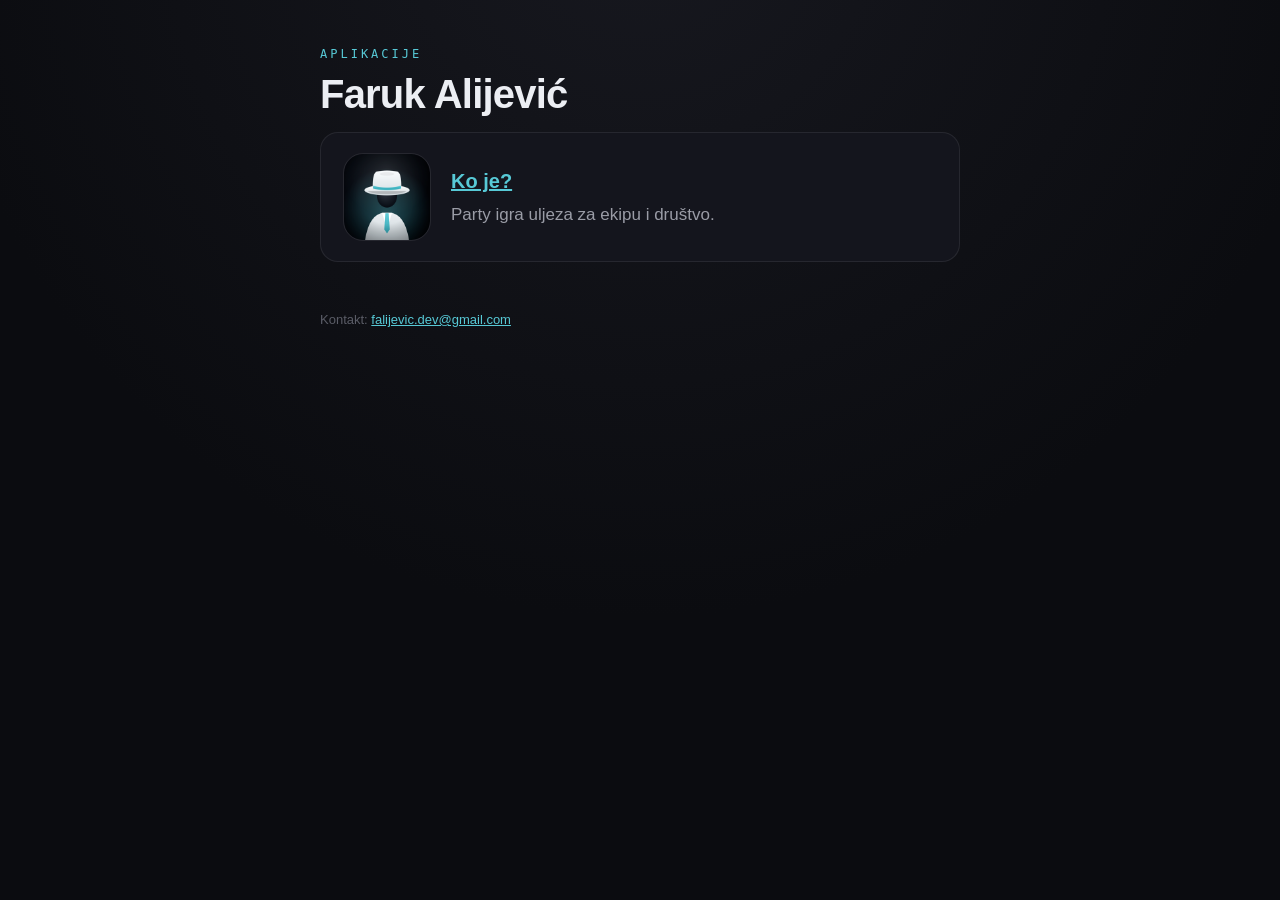
==== index.html @ 1a51bb54 "Publish Ko je? support and privacy pages" ====
<!doctype html>
<html lang="bs">
<head>
  <meta charset="utf-8">
  <meta name="viewport" content="width=device-width, initial-scale=1">
  <title>Faruk Alijević — aplikacije</title>
  <link rel="stylesheet" href="koje/style.css">
</head>
<body>
<main>
  <div class="kicker">Aplikacije</div>
  <h1>Faruk Alijević</h1>
  <div class="card">
    <div class="hero" style="margin:0">
      <img src="koje/icon.png" alt="Ko je? ikona">
      <div>
        <h2 style="margin:0 0 4px"><a href="koje/">Ko je?</a></h2>
        <p style="margin:0">Party igra uljeza za ekipu i društvo.</p>
      </div>
    </div>
  </div>
  <footer>Kontakt: <a href="mailto:falijevic.dev@gmail.com">falijevic.dev@gmail.com</a></footer>
</main>
</body>
</html>
---- koje/style.css ----
:root {
  --bg: #0b0c10;
  --surface: #14151d;
  --border: rgba(255, 255, 255, 0.08);
  --text: #eceef3;
  --muted: #9a9ca6;
  --primary: #57c9d6;
}
* { box-sizing: border-box; }
html, body { margin: 0; }
body {
  background: radial-gradient(circle at 50% -10%, #17181f 0, var(--bg) 60%) fixed, var(--bg);
  color: var(--text);
  font: 17px/1.6 -apple-system, BlinkMacSystemFont, "SF Pro Text", "Segoe UI", Roboto, sans-serif;
}
main { max-width: 680px; margin: 0 auto; padding: 48px 20px 80px; }
.kicker { font: 12px/1 ui-monospace, "SF Mono", Menlo, monospace; letter-spacing: 0.25em; color: var(--primary); text-transform: uppercase; }
h1 { font-size: 40px; line-height: 1.1; margin: 12px 0 8px; letter-spacing: -0.02em; }
h2 { font-size: 20px; margin: 36px 0 8px; }
p, li { color: var(--muted); }
strong { color: var(--text); }
a { color: var(--primary); }
.hero { display: flex; gap: 20px; align-items: center; margin-bottom: 28px; }
.hero img { width: 88px; height: 88px; border-radius: 20px; border: 1px solid var(--border); }
.card { background: var(--surface); border: 1px solid var(--border); border-radius: 18px; padding: 20px 22px; margin: 16px 0; }
.card p { margin: 6px 0; }
nav { margin-top: 40px; display: flex; gap: 18px; flex-wrap: wrap; font-size: 15px; }
footer { margin-top: 48px; font-size: 13px; color: #5a5c66; }
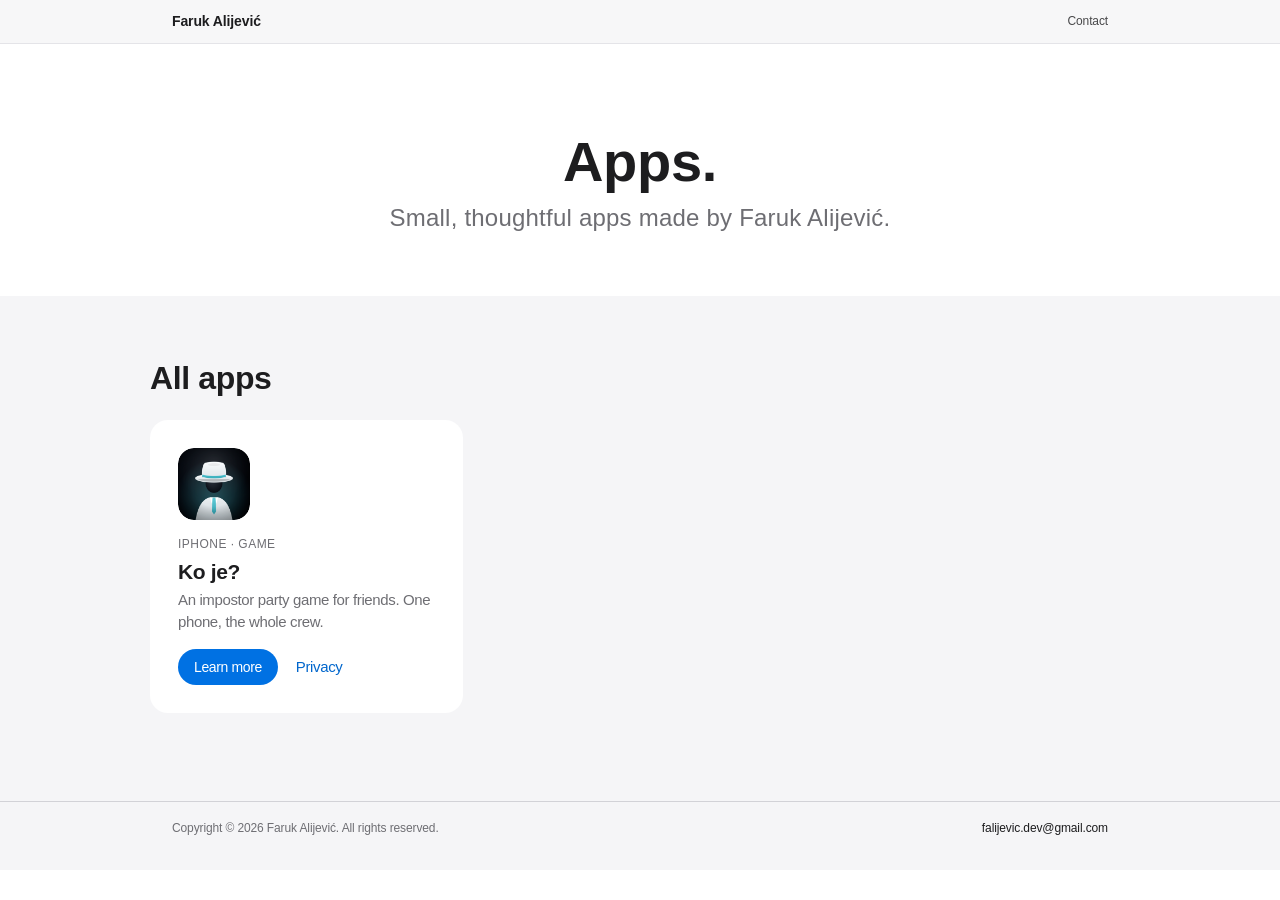
==== commit a404a6f3: "Give the home page its own Apple style look and English copy The root page no longer borrows the Ko " ====
--- a/index.html
+++ b/index.html
@@ -1,25 +1,51 @@
 <!doctype html>
-<html lang="bs">
+<html lang="en">
 <head>
   <meta charset="utf-8">
   <meta name="viewport" content="width=device-width, initial-scale=1">
-  <title>Faruk Alijević — aplikacije</title>
-  <link rel="stylesheet" href="koje/style.css">
+  <title>Faruk Alijević | Apps</title>
+  <meta name="description" content="Apps made by Faruk Alijević.">
+  <meta name="color-scheme" content="light dark">
+  <link rel="stylesheet" href="style.css">
 </head>
 <body>
-<main>
-  <div class="kicker">Aplikacije</div>
-  <h1>Faruk Alijević</h1>
-  <div class="card">
-    <div class="hero" style="margin:0">
-      <img src="koje/icon.png" alt="Ko je? ikona">
-      <div>
-        <h2 style="margin:0 0 4px"><a href="koje/">Ko je?</a></h2>
-        <p style="margin:0">Party igra uljeza za ekipu i društvo.</p>
-      </div>
+<nav class="globalnav">
+  <div class="inner">
+    <span class="brand">Faruk Alijević</span>
+    <a href="mailto:falijevic.dev@gmail.com">Contact</a>
+  </div>
+</nav>
+
+<header class="hero">
+  <h1>Apps.</h1>
+  <p>Small, thoughtful apps made by Faruk Alijević.</p>
+</header>
+
+<section class="section">
+  <div class="inner">
+    <h2>All apps</h2>
+    <div class="apps">
+      <article class="app">
+        <img src="koje/icon.png" alt="Ko je? icon">
+        <div>
+          <div class="meta">iPhone · Game</div>
+          <h3>Ko je?</h3>
+          <p>An impostor party game for friends. One phone, the whole crew.</p>
+        </div>
+        <div class="links">
+          <a class="pill" href="koje/">Learn more</a>
+          <a href="koje/privacy.html">Privacy</a>
+        </div>
+      </article>
     </div>
   </div>
-  <footer>Kontakt: <a href="mailto:falijevic.dev@gmail.com">falijevic.dev@gmail.com</a></footer>
-</main>
+</section>
+
+<footer>
+  <div class="inner">
+    <span>Copyright © 2026 Faruk Alijević. All rights reserved.</span>
+    <a href="mailto:falijevic.dev@gmail.com">falijevic.dev@gmail.com</a>
+  </div>
+</footer>
 </body>
 </html>
--- a/style.css
+++ b/style.css
@@ -0,0 +1,109 @@
+:root {
+  --bg: #ffffff;
+  --bg-alt: #f5f5f7;
+  --surface: #ffffff;
+  --text: #1d1d1f;
+  --muted: #6e6e73;
+  --hairline: #d2d2d7;
+  --link: #0066cc;
+  --button: #0071e3;
+  --button-text: #ffffff;
+}
+@media (prefers-color-scheme: dark) {
+  :root {
+    --bg: #000000;
+    --bg-alt: #161617;
+    --surface: #1d1d1f;
+    --text: #f5f5f7;
+    --muted: #a1a1a6;
+    --hairline: #424245;
+    --link: #2997ff;
+    --button: #0071e3;
+    --button-text: #ffffff;
+  }
+}
+* { box-sizing: border-box; }
+html, body { margin: 0; }
+body {
+  background: var(--bg);
+  color: var(--text);
+  font: 17px/1.47 -apple-system, BlinkMacSystemFont, "SF Pro Text", "Helvetica Neue", Helvetica, Arial, sans-serif;
+  letter-spacing: -0.022em;
+  -webkit-font-smoothing: antialiased;
+}
+a { color: var(--link); text-decoration: none; }
+a:hover { text-decoration: underline; }
+
+.globalnav {
+  position: sticky; top: 0; z-index: 10;
+  height: 44px;
+  background: color-mix(in srgb, var(--bg-alt) 80%, transparent);
+  backdrop-filter: saturate(180%) blur(20px);
+  -webkit-backdrop-filter: saturate(180%) blur(20px);
+  border-bottom: 1px solid color-mix(in srgb, var(--hairline) 50%, transparent);
+}
+.globalnav .inner {
+  max-width: 980px; height: 100%; margin: 0 auto; padding: 0 22px;
+  display: flex; align-items: center; justify-content: space-between;
+  font-size: 12px; letter-spacing: -0.01em;
+}
+.globalnav .brand { color: var(--text); font-weight: 600; font-size: 14px; }
+.globalnav a { color: var(--text); opacity: 0.8; }
+.globalnav a:hover { opacity: 1; text-decoration: none; }
+
+.hero {
+  text-align: center;
+  padding: 88px 22px 64px;
+  max-width: 980px; margin: 0 auto;
+}
+.hero h1 {
+  font: 600 56px/1.07 -apple-system, BlinkMacSystemFont, "SF Pro Display", "Helvetica Neue", sans-serif;
+  letter-spacing: -0.005em;
+  margin: 0 0 12px;
+}
+.hero p { font-size: 24px; line-height: 1.17; color: var(--muted); margin: 0; letter-spacing: 0.009em; }
+
+.section { background: var(--bg-alt); padding: 64px 22px 88px; }
+.section .inner { max-width: 980px; margin: 0 auto; }
+.section h2 {
+  font: 600 32px/1.125 -apple-system, BlinkMacSystemFont, "SF Pro Display", "Helvetica Neue", sans-serif;
+  margin: 0 0 24px;
+}
+
+.apps { display: grid; grid-template-columns: repeat(auto-fill, minmax(300px, 1fr)); gap: 20px; }
+.app {
+  background: var(--surface);
+  border-radius: 18px;
+  padding: 28px;
+  display: flex; flex-direction: column; gap: 16px;
+  transition: transform .3s cubic-bezier(0, 0, .5, 1), box-shadow .3s cubic-bezier(0, 0, .5, 1);
+}
+.app:hover { transform: scale(1.01); box-shadow: 2px 4px 16px rgba(0, 0, 0, 0.12); }
+.app img { width: 72px; height: 72px; border-radius: 16px; }
+.app h3 { font-size: 21px; font-weight: 600; line-height: 1.19; margin: 0 0 4px; }
+.app p { margin: 0; color: var(--muted); font-size: 15px; }
+.app .meta { font-size: 12px; color: var(--muted); text-transform: uppercase; letter-spacing: 0.04em; margin-bottom: 6px; }
+.app .links { display: flex; gap: 18px; align-items: center; flex-wrap: wrap; margin-top: auto; font-size: 15px; }
+.pill {
+  display: inline-block; background: var(--button); color: var(--button-text);
+  border-radius: 980px; padding: 8px 16px; font-size: 14px;
+}
+.pill:hover { text-decoration: none; filter: brightness(1.08); }
+
+footer { background: var(--bg-alt); border-top: 1px solid var(--hairline); }
+footer .inner {
+  max-width: 980px; margin: 0 auto; padding: 18px 22px 32px;
+  font-size: 12px; color: var(--muted); letter-spacing: -0.01em;
+  display: flex; justify-content: space-between; gap: 12px; flex-wrap: wrap;
+}
+footer a { color: var(--text); }
+
+@media (max-width: 734px) {
+  .hero { padding: 56px 16px 40px; }
+  .hero h1 { font-size: 40px; line-height: 1.1; }
+  .hero p { font-size: 19px; line-height: 1.21; }
+  .section { padding: 48px 16px 64px; }
+  .section h2 { font-size: 28px; }
+  .globalnav .inner, footer .inner { padding-left: 16px; padding-right: 16px; }
+  .apps { grid-template-columns: 1fr; }
+}
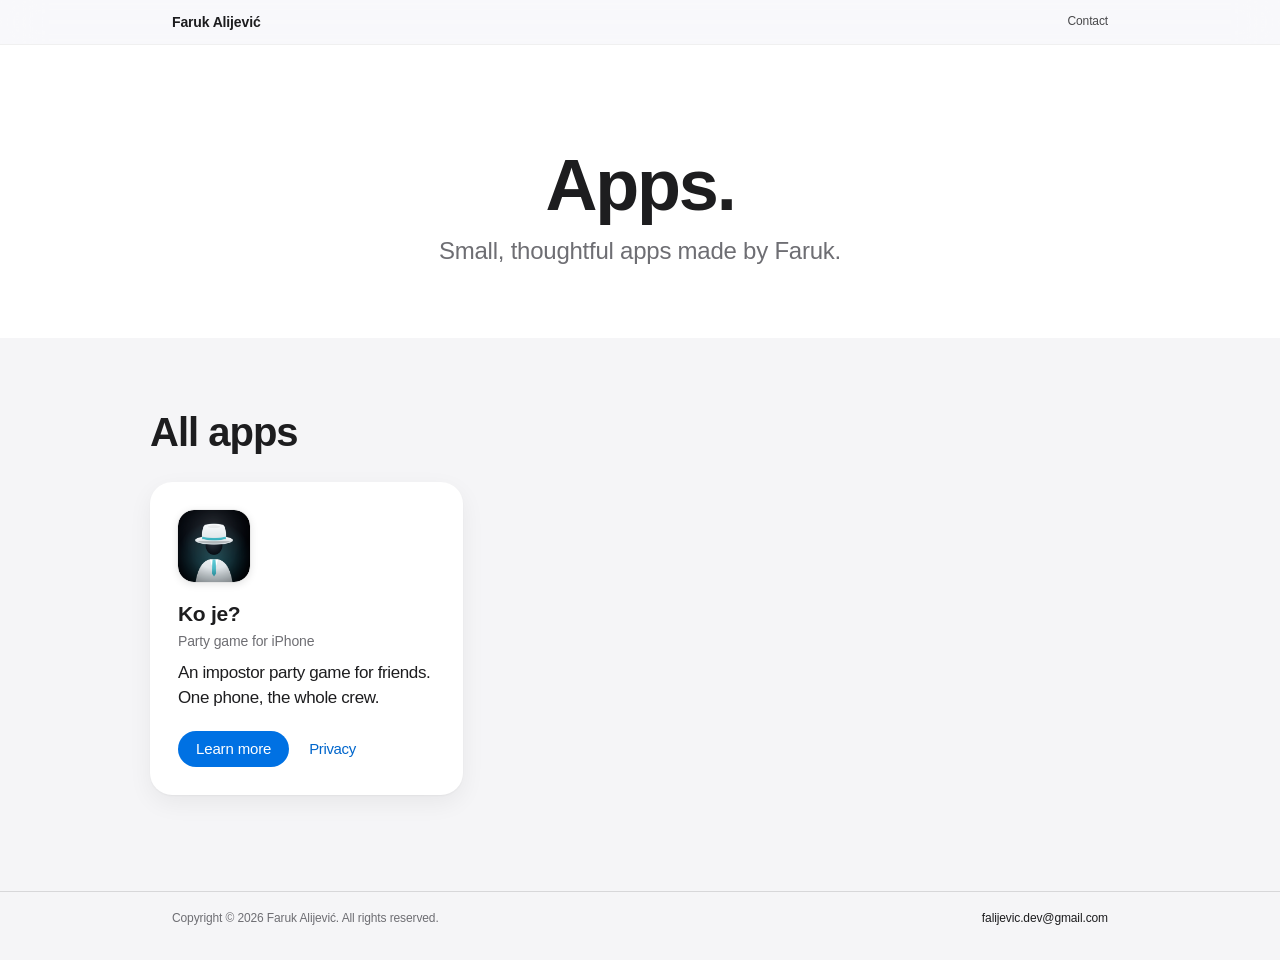
==== commit 985d1736: "Polish the home page with design skill guidance Keeps the Apple style look. Adds size specific track" ====
--- a/index.html
+++ b/index.html
@@ -4,42 +4,46 @@
   <meta charset="utf-8">
   <meta name="viewport" content="width=device-width, initial-scale=1">
   <title>Faruk Alijević | Apps</title>
-  <meta name="description" content="Apps made by Faruk Alijević.">
+  <meta name="description" content="Small, thoughtful apps made by Faruk.">
   <meta name="color-scheme" content="light dark">
+  <meta name="theme-color" content="#ffffff" media="(prefers-color-scheme: light)">
+  <meta name="theme-color" content="#000000" media="(prefers-color-scheme: dark)">
   <link rel="stylesheet" href="style.css">
 </head>
 <body>
-<nav class="globalnav">
+<nav class="globalnav" aria-label="Site">
   <div class="inner">
     <span class="brand">Faruk Alijević</span>
     <a href="mailto:falijevic.dev@gmail.com">Contact</a>
   </div>
 </nav>
 
-<header class="hero">
-  <h1>Apps.</h1>
-  <p>Small, thoughtful apps made by Faruk Alijević.</p>
-</header>
+<main>
+  <header class="hero">
+    <h1>Apps.</h1>
+    <p>Small, thoughtful apps made by Faruk.</p>
+  </header>
 
-<section class="section">
-  <div class="inner">
-    <h2>All apps</h2>
-    <div class="apps">
-      <article class="app">
-        <img src="koje/icon.png" alt="Ko je? icon">
-        <div>
-          <div class="meta">iPhone · Game</div>
-          <h3>Ko je?</h3>
-          <p>An impostor party game for friends. One phone, the whole crew.</p>
-        </div>
-        <div class="links">
-          <a class="pill" href="koje/">Learn more</a>
-          <a href="koje/privacy.html">Privacy</a>
-        </div>
-      </article>
+  <section class="section" aria-labelledby="all-apps">
+    <div class="inner">
+      <h2 id="all-apps">All apps</h2>
+      <ul class="apps">
+        <li class="app">
+          <img src="koje/icon.png" alt="" width="72" height="72">
+          <div>
+            <h3>Ko je?</h3>
+            <p class="meta">Party game for iPhone</p>
+            <p class="desc">An impostor party game for friends. One phone, the whole crew.</p>
+          </div>
+          <div class="links">
+            <a class="pill" href="koje/" aria-label="Learn more about Ko je?">Learn more</a>
+            <a href="koje/privacy.html" aria-label="Ko je? privacy policy">Privacy</a>
+          </div>
+        </li>
+      </ul>
     </div>
-  </div>
-</section>
+  </section>
+</main>
 
 <footer>
   <div class="inner">
--- a/style.css
+++ b/style.css
@@ -4,106 +4,192 @@
   --surface: #ffffff;
   --text: #1d1d1f;
   --muted: #6e6e73;
-  --hairline: #d2d2d7;
+  --hairline: rgba(0, 0, 0, 0.12);
   --link: #0066cc;
   --button: #0071e3;
+  --button-hover: #0077ed;
   --button-text: #ffffff;
+  --nav-bg: rgba(250, 250, 252, 0.72);
+  --icon-ring: rgba(0, 0, 0, 0.08);
+  --shadow: 0 1px 2px rgba(0, 0, 0, 0.04), 0 8px 24px rgba(0, 0, 0, 0.06);
+
+  --ease-out: cubic-bezier(0.23, 1, 0.32, 1);
+  --font-text: -apple-system, BlinkMacSystemFont, "SF Pro Text", "Helvetica Neue", Helvetica, Arial, sans-serif;
+  --font-display: -apple-system, BlinkMacSystemFont, "SF Pro Display", "Helvetica Neue", Helvetica, Arial, sans-serif;
+
+  color-scheme: light dark;
 }
 @media (prefers-color-scheme: dark) {
   :root {
     --bg: #000000;
-    --bg-alt: #161617;
+    --bg-alt: #101012;
     --surface: #1d1d1f;
     --text: #f5f5f7;
     --muted: #a1a1a6;
-    --hairline: #424245;
+    --hairline: rgba(255, 255, 255, 0.14);
     --link: #2997ff;
     --button: #0071e3;
-    --button-text: #ffffff;
+    --button-hover: #0a84ff;
+    --nav-bg: rgba(22, 22, 23, 0.72);
+    --icon-ring: rgba(255, 255, 255, 0.12);
+    --shadow: none;
   }
 }
+
 * { box-sizing: border-box; }
 html, body { margin: 0; }
+html { -webkit-text-size-adjust: 100%; }
 body {
-  background: var(--bg);
+  background: var(--bg-alt);
   color: var(--text);
-  font: 17px/1.47 -apple-system, BlinkMacSystemFont, "SF Pro Text", "Helvetica Neue", Helvetica, Arial, sans-serif;
+  font: 400 1.0625rem/1.47 var(--font-text);
   letter-spacing: -0.022em;
   -webkit-font-smoothing: antialiased;
+  text-rendering: optimizeLegibility;
 }
-a { color: var(--link); text-decoration: none; }
+
+::selection { background: color-mix(in srgb, var(--link) 28%, transparent); }
+
+a {
+  color: var(--link);
+  text-decoration: none;
+  text-underline-offset: 0.2em;
+  text-decoration-thickness: 1px;
+}
 a:hover { text-decoration: underline; }
+:focus-visible {
+  outline: 2px solid var(--link);
+  outline-offset: 3px;
+  border-radius: 6px;
+}
 
+/* Global nav: translucent layer, content scrolls under it */
 .globalnav {
   position: sticky; top: 0; z-index: 10;
-  height: 44px;
-  background: color-mix(in srgb, var(--bg-alt) 80%, transparent);
+  background: var(--nav-bg);
   backdrop-filter: saturate(180%) blur(20px);
   -webkit-backdrop-filter: saturate(180%) blur(20px);
-  border-bottom: 1px solid color-mix(in srgb, var(--hairline) 50%, transparent);
+  box-shadow: 0 0.5px 0 var(--hairline);
 }
 .globalnav .inner {
-  max-width: 980px; height: 100%; margin: 0 auto; padding: 0 22px;
+  max-width: 61.25rem; height: 2.75rem; margin: 0 auto; padding: 0 1.375rem;
   display: flex; align-items: center; justify-content: space-between;
-  font-size: 12px; letter-spacing: -0.01em;
 }
-.globalnav .brand { color: var(--text); font-weight: 600; font-size: 14px; }
-.globalnav a { color: var(--text); opacity: 0.8; }
+.globalnav .brand {
+  color: var(--text);
+  font-size: 0.875rem; font-weight: 600; letter-spacing: -0.01em;
+}
+.globalnav a {
+  color: var(--text);
+  font-size: 0.75rem; letter-spacing: -0.01em;
+  opacity: 0.8;
+  transition: opacity 160ms ease;
+}
 .globalnav a:hover { opacity: 1; text-decoration: none; }
 
+/* Hero */
 .hero {
+  background: var(--bg);
   text-align: center;
-  padding: 88px 22px 64px;
-  max-width: 980px; margin: 0 auto;
+  padding: clamp(3.5rem, 9vw, 6.5rem) 1.375rem clamp(2.75rem, 6vw, 4.5rem);
 }
 .hero h1 {
-  font: 600 56px/1.07 -apple-system, BlinkMacSystemFont, "SF Pro Display", "Helvetica Neue", sans-serif;
-  letter-spacing: -0.005em;
-  margin: 0 0 12px;
+  font: 600 clamp(2.75rem, 7vw, 4.5rem)/1.05 var(--font-display);
+  letter-spacing: -0.03em;
+  margin: 0 0 0.75rem;
+  text-wrap: balance;
 }
-.hero p { font-size: 24px; line-height: 1.17; color: var(--muted); margin: 0; letter-spacing: 0.009em; }
-
-.section { background: var(--bg-alt); padding: 64px 22px 88px; }
-.section .inner { max-width: 980px; margin: 0 auto; }
-.section h2 {
-  font: 600 32px/1.125 -apple-system, BlinkMacSystemFont, "SF Pro Display", "Helvetica Neue", sans-serif;
-  margin: 0 0 24px;
+.hero p {
+  font: 400 clamp(1.1875rem, 2.4vw, 1.5rem)/1.25 var(--font-display);
+  letter-spacing: -0.01em;
+  color: var(--muted);
+  margin: 0 auto;
+  max-width: 32ch;
+  text-wrap: balance;
+}
+.hero > * { animation: arrive 700ms var(--ease-out) both; }
+.hero p { animation-delay: 80ms; }
+@keyframes arrive {
+  from { opacity: 0; transform: translateY(0.5rem); filter: blur(6px); }
 }
 
-.apps { display: grid; grid-template-columns: repeat(auto-fill, minmax(300px, 1fr)); gap: 20px; }
+/* App list */
+.section { padding: clamp(3rem, 7vw, 4.5rem) 1.375rem clamp(4rem, 9vw, 6rem); }
+.section .inner { max-width: 61.25rem; margin: 0 auto; }
+.section h2 {
+  font: 600 clamp(1.75rem, 3.6vw, 2.5rem)/1.1 var(--font-display);
+  letter-spacing: -0.025em;
+  margin: 0 0 1.75rem;
+}
+
+.apps {
+  list-style: none; margin: 0; padding: 0;
+  display: grid; grid-template-columns: repeat(auto-fill, minmax(18.5rem, 1fr)); gap: 1.25rem;
+}
 .app {
   background: var(--surface);
-  border-radius: 18px;
-  padding: 28px;
-  display: flex; flex-direction: column; gap: 16px;
-  transition: transform .3s cubic-bezier(0, 0, .5, 1), box-shadow .3s cubic-bezier(0, 0, .5, 1);
+  border-radius: 1.375rem;
+  padding: 1.75rem;
+  box-shadow: var(--shadow);
+  display: flex; flex-direction: column; gap: 1.25rem;
 }
-.app:hover { transform: scale(1.01); box-shadow: 2px 4px 16px rgba(0, 0, 0, 0.12); }
-.app img { width: 72px; height: 72px; border-radius: 16px; }
-.app h3 { font-size: 21px; font-weight: 600; line-height: 1.19; margin: 0 0 4px; }
-.app p { margin: 0; color: var(--muted); font-size: 15px; }
-.app .meta { font-size: 12px; color: var(--muted); text-transform: uppercase; letter-spacing: 0.04em; margin-bottom: 6px; }
-.app .links { display: flex; gap: 18px; align-items: center; flex-wrap: wrap; margin-top: auto; font-size: 15px; }
+.app img {
+  display: block;
+  width: 4.5rem; height: 4.5rem;
+  border-radius: 22.5%;
+  box-shadow: 0 0 0 0.5px var(--icon-ring), 0 2px 8px rgba(0, 0, 0, 0.12);
+}
+.app h3 {
+  font: 600 1.3125rem/1.19 var(--font-display);
+  letter-spacing: -0.015em;
+  margin: 0 0 0.25rem;
+}
+.app .meta {
+  margin: 0 0 0.625rem;
+  font-size: 0.875rem; color: var(--muted); letter-spacing: -0.01em;
+}
+.app .desc { margin: 0; color: var(--text); font-size: 1.0625rem; max-width: 34ch; }
+.app .links {
+  display: flex; gap: 1.25rem; align-items: center; flex-wrap: wrap;
+  margin-top: auto; font-size: 0.9375rem;
+}
+
 .pill {
-  display: inline-block; background: var(--button); color: var(--button-text);
-  border-radius: 980px; padding: 8px 16px; font-size: 14px;
+  display: inline-flex; align-items: center;
+  min-height: 2.25rem;
+  background: var(--button); color: var(--button-text);
+  border-radius: 980px; padding: 0 1.125rem;
+  font-size: 0.9375rem; font-weight: 400; letter-spacing: -0.01em;
+  transition: background-color 160ms ease, transform 160ms var(--ease-out);
 }
-.pill:hover { text-decoration: none; filter: brightness(1.08); }
+.pill:hover { background: var(--button-hover); text-decoration: none; }
+.pill:active { transform: scale(0.97); }
+.pill:focus-visible { border-radius: 980px; }
 
-footer { background: var(--bg-alt); border-top: 1px solid var(--hairline); }
+/* Footer */
+footer { border-top: 1px solid var(--hairline); }
 footer .inner {
-  max-width: 980px; margin: 0 auto; padding: 18px 22px 32px;
-  font-size: 12px; color: var(--muted); letter-spacing: -0.01em;
-  display: flex; justify-content: space-between; gap: 12px; flex-wrap: wrap;
+  max-width: 61.25rem; margin: 0 auto; padding: 1.125rem 1.375rem 2rem;
+  font-size: 0.75rem; color: var(--muted); letter-spacing: -0.01em;
+  display: flex; justify-content: space-between; gap: 0.75rem; flex-wrap: wrap;
 }
 footer a { color: var(--text); }
 
 @media (max-width: 734px) {
-  .hero { padding: 56px 16px 40px; }
-  .hero h1 { font-size: 40px; line-height: 1.1; }
-  .hero p { font-size: 19px; line-height: 1.21; }
-  .section { padding: 48px 16px 64px; }
-  .section h2 { font-size: 28px; }
-  .globalnav .inner, footer .inner { padding-left: 16px; padding-right: 16px; }
+  .globalnav .inner, .hero, .section, footer .inner { padding-left: 1rem; padding-right: 1rem; }
   .apps { grid-template-columns: 1fr; }
+  .app { padding: 1.5rem; }
 }
+
+@media (prefers-reduced-motion: reduce) {
+  .hero > * { animation: none; }
+  .pill { transition: background-color 160ms ease; }
+  .pill:active { transform: none; }
+}
+@media (prefers-reduced-transparency: reduce) {
+  .globalnav { background: var(--bg-alt); backdrop-filter: none; -webkit-backdrop-filter: none; }
+}
+@media (prefers-contrast: more) {
+  :root { --muted: var(--text); --hairline: currentColor; }
+  .app { box-shadow: 0 0 0 1px var(--text); }
+}
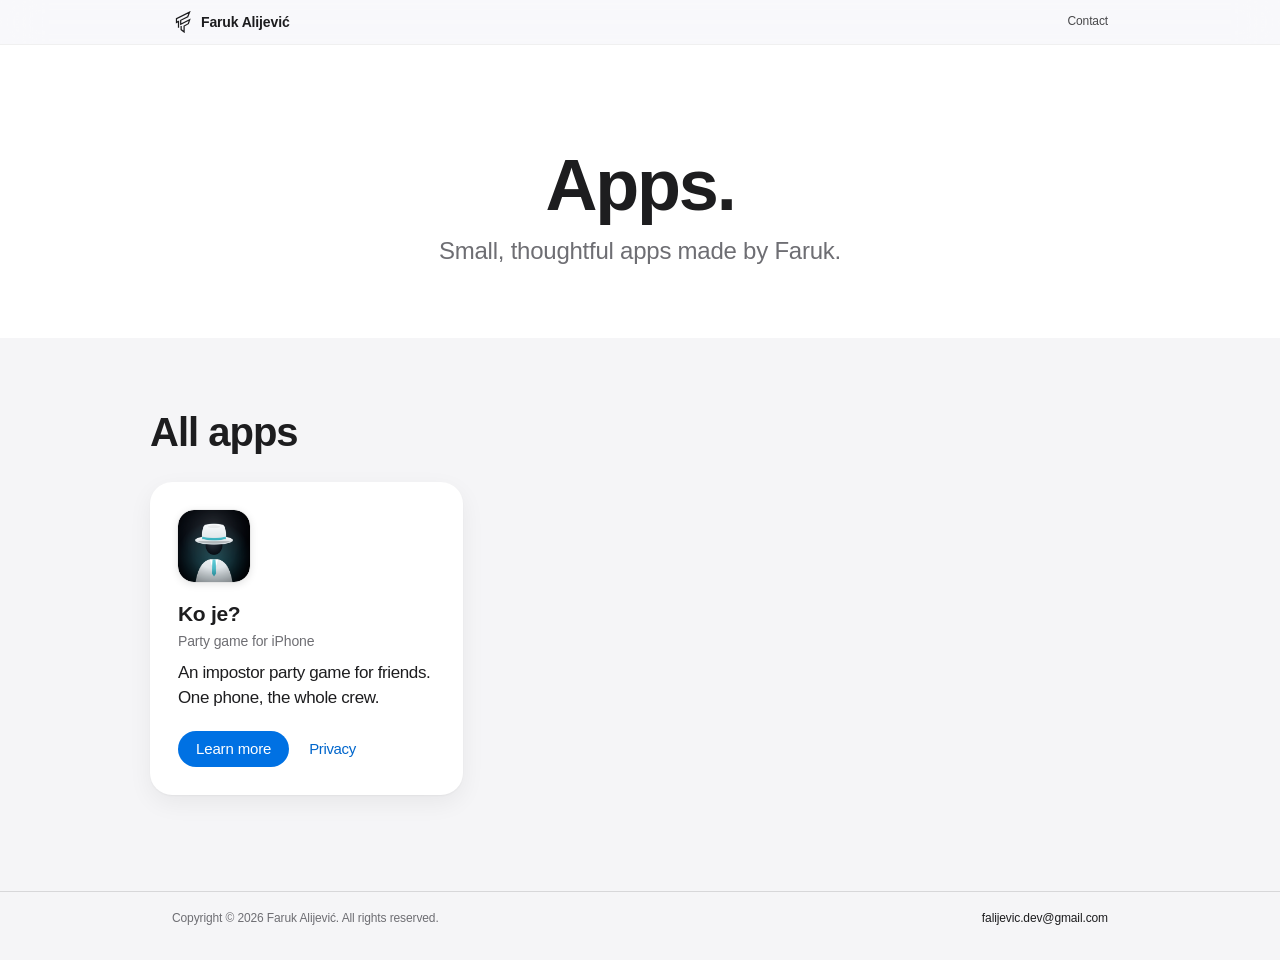
==== commit 70cfc746: "Add the F logo to the home page nav Flat one color trace of the original F mark, drawn as an inline " ====
--- a/index.html
+++ b/index.html
@@ -8,12 +8,12 @@
   <meta name="color-scheme" content="light dark">
   <meta name="theme-color" content="#ffffff" media="(prefers-color-scheme: light)">
   <meta name="theme-color" content="#000000" media="(prefers-color-scheme: dark)">
-  <link rel="stylesheet" href="style.css">
+  <link rel="stylesheet" href="style.css?v=4">
 </head>
 <body>
 <nav class="globalnav" aria-label="Site">
   <div class="inner">
-    <span class="brand">Faruk Alijević</span>
+    <span class="brand"><svg class="logo" viewBox="88 88 460 460" aria-hidden="true"><path d="M224 436V306L182 327V250L455 111L417 209L270 282V366L457 271L430 353L341 402V526L279 477V400"/></svg>Faruk Alijević</span>
     <a href="mailto:falijevic.dev@gmail.com">Contact</a>
   </div>
 </nav>
--- a/style.css
+++ b/style.css
@@ -78,6 +78,12 @@
 .globalnav .brand {
   color: var(--text);
   font-size: 0.875rem; font-weight: 600; letter-spacing: -0.01em;
+  display: inline-flex; align-items: center; gap: 0.4375rem;
+}
+.globalnav .logo {
+  width: 1.375rem; height: 1.375rem; flex: none;
+  fill: none; stroke: currentColor; stroke-width: 26;
+  stroke-linejoin: miter; stroke-miterlimit: 10;
 }
 .globalnav a {
   color: var(--text);
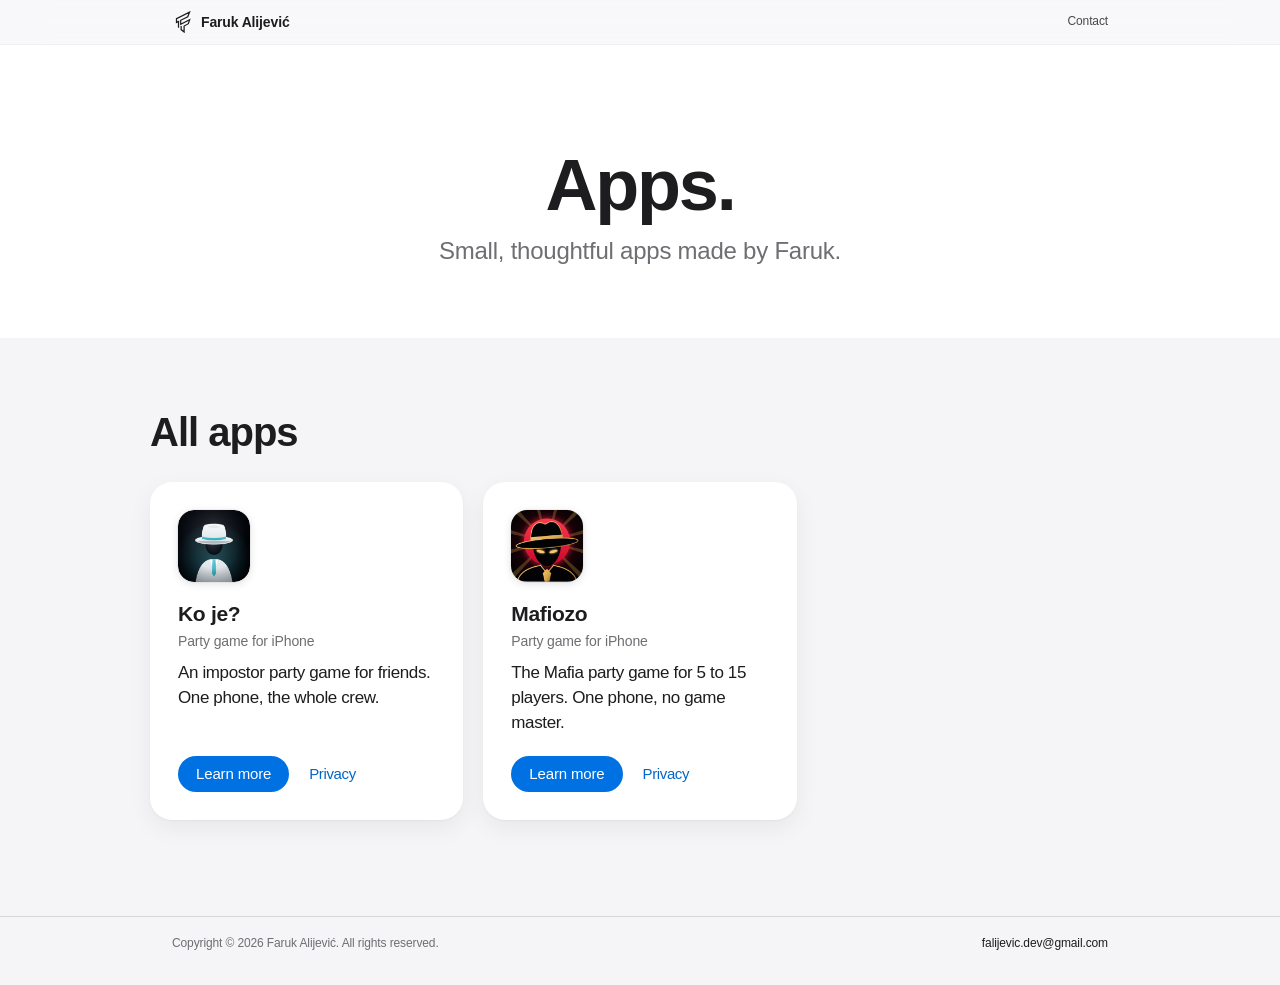
==== commit 4427c5ae: "List Mafiozo in All apps A card next to Ko je?'s: icon, "Party game for iPhone", a one-line descript" ====
--- a/index.html
+++ b/index.html
@@ -8,6 +8,9 @@
   <meta name="color-scheme" content="light dark">
   <meta name="theme-color" content="#ffffff" media="(prefers-color-scheme: light)">
   <meta name="theme-color" content="#000000" media="(prefers-color-scheme: dark)">
+  <link rel="icon" href="favicon.svg?v=1" type="image/svg+xml">
+  <link rel="icon" href="favicon-32.png?v=1" sizes="32x32" type="image/png">
+  <link rel="apple-touch-icon" href="apple-touch-icon.png?v=1">
   <link rel="stylesheet" href="style.css?v=4">
 </head>
 <body>
@@ -40,6 +43,18 @@
             <a href="koje/privacy.html" aria-label="Ko je? privacy policy">Privacy</a>
           </div>
         </li>
+        <li class="app">
+          <img src="mafiozo/icon.png" alt="" width="72" height="72">
+          <div>
+            <h3>Mafiozo</h3>
+            <p class="meta">Party game for iPhone</p>
+            <p class="desc">The Mafia party game for 5 to 15 players. One phone, no game master.</p>
+          </div>
+          <div class="links">
+            <a class="pill" href="mafiozo/" aria-label="Learn more about Mafiozo">Learn more</a>
+            <a href="mafiozo/privacy.html" aria-label="Mafiozo privacy policy">Privacy</a>
+          </div>
+        </li>
       </ul>
     </div>
   </section>
